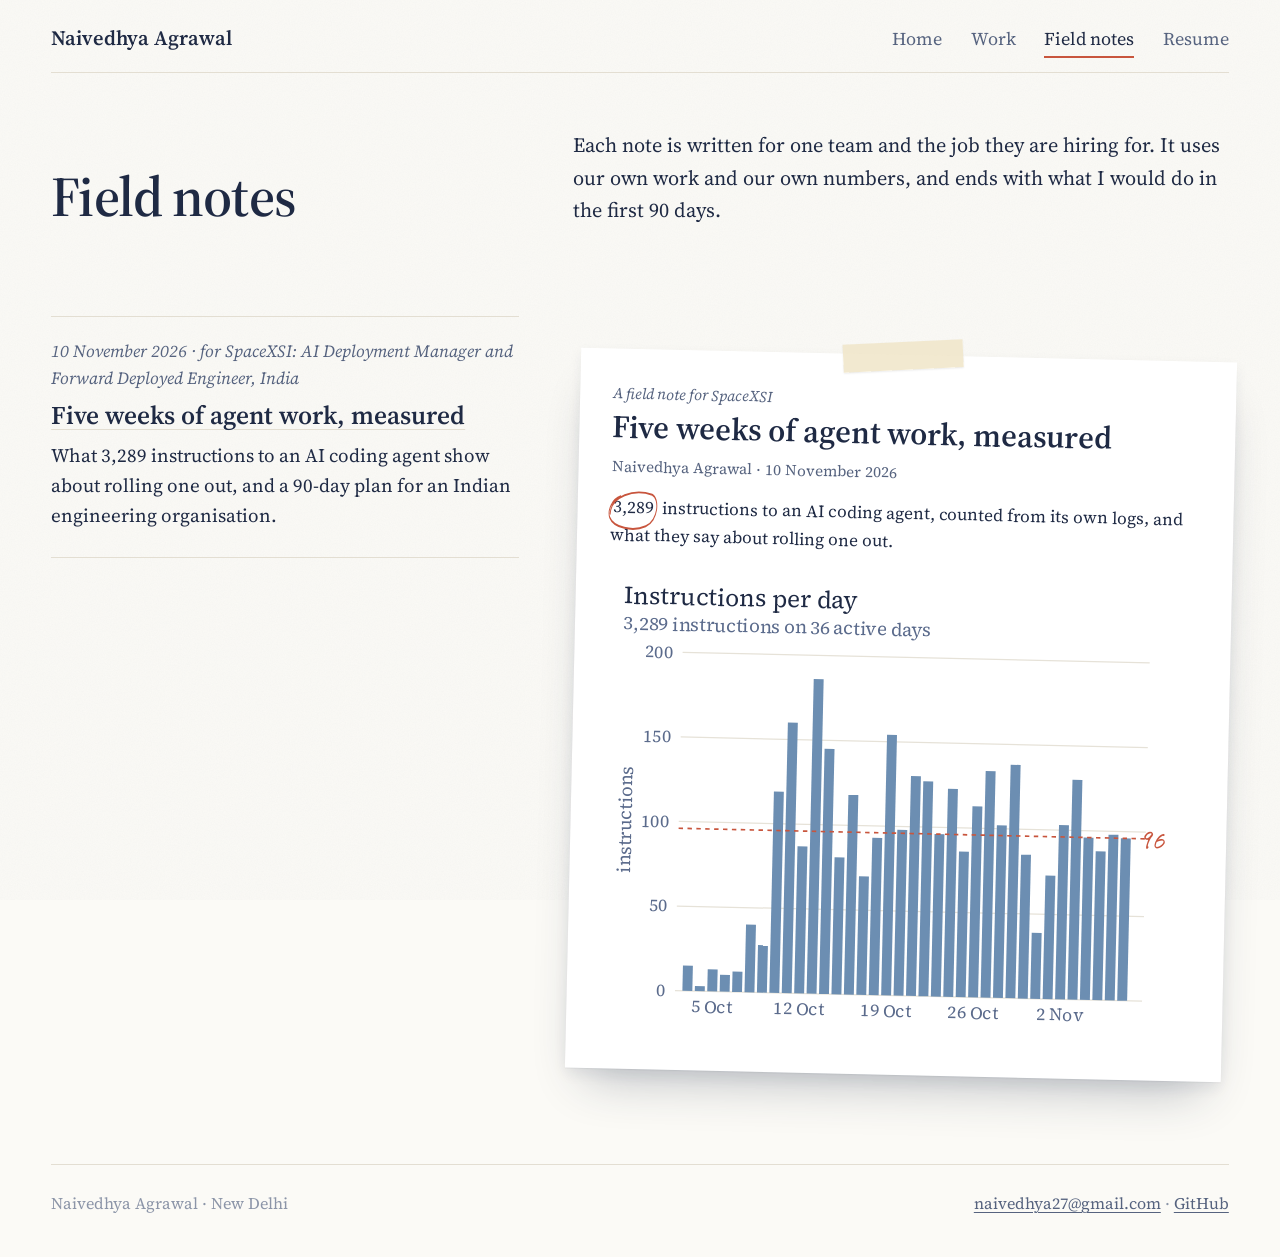
==== for/index.html @ cb933501 "Site: home, work, field notes and resume; field note for the SpaceXSI India roles Co-Authored-By: Cl" ====
<!doctype html>
<html lang="en">
<head>
<meta charset="utf-8">
<meta name="viewport" content="width=device-width, initial-scale=1">
<title>Field notes | Naivedhya Agrawal</title>
<meta name="description" content="Field notes by Naivedhya Agrawal, each written for one team and the job they are hiring for.">
<meta name="author" content="Naivedhya Agrawal">
<meta name="robots" content="noindex, nofollow">
<link rel="preconnect" href="https://fonts.googleapis.com">
<link rel="preconnect" href="https://fonts.gstatic.com" crossorigin>
<link href="https://fonts.googleapis.com/css2?family=Caveat:wght@400;500;600&family=Source+Serif+4:ital,opsz,wght@0,8..60,400;0,8..60,600;1,8..60,400&display=swap" rel="stylesheet">
<link rel="stylesheet" href="../assets/site.css">
<link rel="icon" href="../assets/favicon.svg" type="image/svg+xml">
<script src="../assets/site.js" defer></script>
</head>
<body>
<header class="masthead wrap">
  <a class="name" href="../">Naivedhya Agrawal</a>
  <nav aria-label="Main">
    <a href="../">Home</a>
    <a href="../work/">Work</a>
    <a href="../for/" aria-current="page">Field notes</a>
    <a href="../resume/">Resume</a>
  </nav>
</header>
<main class="wrap">

  <section class="spread page-head">
    <div><h1>Field notes</h1></div>
    <p class="intro">Each note is written for one team and the job they are hiring for. It uses our own work and our own numbers, and ends with what I would do in the first 90 days.</p>
  </section>

  <section class="spread">
    <ol class="notes-list">
      <li>
        <p class="meta">10 November 2026 · for SpaceXSI: AI Deployment Manager and Forward Deployed Engineer, India</p>
        <h3><a href="../for/spacexsi/">Five weeks of agent work, measured</a></h3>
        <p>What 3,289 instructions to an AI coding agent show about rolling one out, and a 90-day plan for an Indian engineering organisation.</p>
      </li>
    </ol>
    <a class="printout" href="../for/spacexsi/" aria-label="Read the field note Five weeks of agent work, measured">
      <p class="p-kicker">A field note for SpaceXSI</p>
      <p class="p-title">Five weeks of agent work, measured</p>
      <p class="p-by">Naivedhya Agrawal · 10 November 2026</p>
      <p class="p-text"><span class="circled">3,289<svg viewBox="0 0 100 40" preserveAspectRatio="none" aria-hidden="true"><path pathLength="1" d="M7 25 C8 10 50 3 85 8 C99 11 98 30 74 35 C50 40 14 37 6 28 C2 22 9 13 26 10"/></svg></span> instructions to an AI coding agent, counted from its own logs, and what they say about rolling one out.</p>
      <figure class="chart"><div class="fig-any"><svg role="img" aria-label="Bar chart: instructions per day" focusable="false" xmlns='http://www.w3.org/2000/svg' xmlns:xlink='http://www.w3.org/1999/xlink' viewBox='0 0 302.40 237.60'>
<g class='svglite'>
<defs>
  <style type='text/css'><![CDATA[
    .svglite line, .svglite polyline, .svglite polygon, .svglite path, .svglite rect, .svglite circle {
      fill: none;
      stroke: #000000;
      stroke-linecap: round;
      stroke-linejoin: round;
      stroke-miterlimit: 10.00;
    }
    .svglite text {
      white-space: pre;
    }
    .svglite g.glyphgroup path {
      fill: inherit;
      stroke: none;
    }
  ]]></style>
</defs>
<rect width='100%' height='100%' style='stroke: none; fill: none;'/>
<defs>
  <clipPath id='p1-cpMC4wMHwzMDIuNDB8MC4wMHwyMzcuNjA='>
    <rect x='0.00' y='0.00' width='302.40' height='237.60' />
  </clipPath>
</defs>
<g clip-path='url(#p1-cpMC4wMHwzMDIuNDB8MC4wMHwyMzcuNjA=)'>
<rect x='-0.000000000000032' y='0.00' width='302.40' height='237.60' style='stroke-width: 1.07; stroke: none;' />
<rect x='38.62' y='42.02' width='239.87' height='174.46' style='stroke-width: 1.07; stroke: none;' />
<polyline points='38.62,216.48 278.49,216.48 ' style='stroke-width: 0.64; stroke: #E6E2D8; stroke-linecap: butt;' />
<polyline points='38.62,173.05 278.49,173.05 ' style='stroke-width: 0.64; stroke: #E6E2D8; stroke-linecap: butt;' />
<polyline points='38.62,129.63 278.49,129.63 ' style='stroke-width: 0.64; stroke: #E6E2D8; stroke-linecap: butt;' />
<polyline points='38.62,86.21 278.49,86.21 ' style='stroke-width: 0.64; stroke: #E6E2D8; stroke-linecap: butt;' />
<polyline points='38.62,42.78 278.49,42.78 ' style='stroke-width: 0.64; stroke: #E6E2D8; stroke-linecap: butt;' />
<rect x='42.45' y='203.45' width='5.10' height='13.03' style='stroke-width: 1.07; stroke: none; stroke-linecap: butt; stroke-linejoin: miter; fill: #6C8EB2;' />
<rect x='48.83' y='213.87' width='5.10' height='2.61' style='stroke-width: 1.07; stroke: none; stroke-linecap: butt; stroke-linejoin: miter; fill: #6C8EB2;' />
<rect x='55.21' y='205.19' width='5.10' height='11.29' style='stroke-width: 1.07; stroke: none; stroke-linecap: butt; stroke-linejoin: miter; fill: #6C8EB2;' />
<rect x='61.59' y='207.79' width='5.10' height='8.68' style='stroke-width: 1.07; stroke: none; stroke-linecap: butt; stroke-linejoin: miter; fill: #6C8EB2;' />
<rect x='67.97' y='206.05' width='5.10' height='10.42' style='stroke-width: 1.07; stroke: none; stroke-linecap: butt; stroke-linejoin: miter; fill: #6C8EB2;' />
<rect x='74.35' y='181.74' width='5.10' height='34.74' style='stroke-width: 1.07; stroke: none; stroke-linecap: butt; stroke-linejoin: miter; fill: #6C8EB2;' />
<rect x='80.73' y='192.16' width='5.10' height='24.32' style='stroke-width: 1.07; stroke: none; stroke-linecap: butt; stroke-linejoin: miter; fill: #6C8EB2;' />
<rect x='87.11' y='113.13' width='5.10' height='103.35' style='stroke-width: 1.07; stroke: none; stroke-linecap: butt; stroke-linejoin: miter; fill: #6C8EB2;' />
<rect x='93.48' y='77.52' width='5.10' height='138.95' style='stroke-width: 1.07; stroke: none; stroke-linecap: butt; stroke-linejoin: miter; fill: #6C8EB2;' />
<rect x='99.86' y='140.92' width='5.10' height='75.56' style='stroke-width: 1.07; stroke: none; stroke-linecap: butt; stroke-linejoin: miter; fill: #6C8EB2;' />
<rect x='106.24' y='54.94' width='5.10' height='161.53' style='stroke-width: 1.07; stroke: none; stroke-linecap: butt; stroke-linejoin: miter; fill: #6C8EB2;' />
<rect x='112.62' y='90.55' width='5.10' height='125.93' style='stroke-width: 1.07; stroke: none; stroke-linecap: butt; stroke-linejoin: miter; fill: #6C8EB2;' />
<rect x='119.00' y='146.13' width='5.10' height='70.35' style='stroke-width: 1.07; stroke: none; stroke-linecap: butt; stroke-linejoin: miter; fill: #6C8EB2;' />
<rect x='125.38' y='114.00' width='5.10' height='102.48' style='stroke-width: 1.07; stroke: none; stroke-linecap: butt; stroke-linejoin: miter; fill: #6C8EB2;' />
<rect x='131.76' y='155.68' width='5.10' height='60.79' style='stroke-width: 1.07; stroke: none; stroke-linecap: butt; stroke-linejoin: miter; fill: #6C8EB2;' />
<rect x='138.14' y='135.71' width='5.10' height='80.77' style='stroke-width: 1.07; stroke: none; stroke-linecap: butt; stroke-linejoin: miter; fill: #6C8EB2;' />
<rect x='144.52' y='82.73' width='5.10' height='133.74' style='stroke-width: 1.07; stroke: none; stroke-linecap: butt; stroke-linejoin: miter; fill: #6C8EB2;' />
<rect x='150.90' y='131.37' width='5.10' height='85.11' style='stroke-width: 1.07; stroke: none; stroke-linecap: butt; stroke-linejoin: miter; fill: #6C8EB2;' />
<rect x='157.28' y='103.58' width='5.10' height='112.90' style='stroke-width: 1.07; stroke: none; stroke-linecap: butt; stroke-linejoin: miter; fill: #6C8EB2;' />
<rect x='163.66' y='106.18' width='5.10' height='110.29' style='stroke-width: 1.07; stroke: none; stroke-linecap: butt; stroke-linejoin: miter; fill: #6C8EB2;' />
<rect x='170.04' y='133.10' width='5.10' height='83.37' style='stroke-width: 1.07; stroke: none; stroke-linecap: butt; stroke-linejoin: miter; fill: #6C8EB2;' />
<rect x='176.42' y='109.66' width='5.10' height='106.82' style='stroke-width: 1.07; stroke: none; stroke-linecap: butt; stroke-linejoin: miter; fill: #6C8EB2;' />
<rect x='182.80' y='141.79' width='5.10' height='74.69' style='stroke-width: 1.07; stroke: none; stroke-linecap: butt; stroke-linejoin: miter; fill: #6C8EB2;' />
<rect x='189.18' y='118.34' width='5.10' height='98.14' style='stroke-width: 1.07; stroke: none; stroke-linecap: butt; stroke-linejoin: miter; fill: #6C8EB2;' />
<rect x='195.56' y='100.10' width='5.10' height='116.37' style='stroke-width: 1.07; stroke: none; stroke-linecap: butt; stroke-linejoin: miter; fill: #6C8EB2;' />
<rect x='201.94' y='127.89' width='5.10' height='88.58' style='stroke-width: 1.07; stroke: none; stroke-linecap: butt; stroke-linejoin: miter; fill: #6C8EB2;' />
<rect x='208.32' y='96.63' width='5.10' height='119.85' style='stroke-width: 1.07; stroke: none; stroke-linecap: butt; stroke-linejoin: miter; fill: #6C8EB2;' />
<rect x='214.69' y='142.66' width='5.10' height='73.82' style='stroke-width: 1.07; stroke: none; stroke-linecap: butt; stroke-linejoin: miter; fill: #6C8EB2;' />
<rect x='221.07' y='182.61' width='5.10' height='33.87' style='stroke-width: 1.07; stroke: none; stroke-linecap: butt; stroke-linejoin: miter; fill: #6C8EB2;' />
<rect x='227.45' y='153.08' width='5.10' height='63.40' style='stroke-width: 1.07; stroke: none; stroke-linecap: butt; stroke-linejoin: miter; fill: #6C8EB2;' />
<rect x='233.83' y='127.02' width='5.10' height='89.45' style='stroke-width: 1.07; stroke: none; stroke-linecap: butt; stroke-linejoin: miter; fill: #6C8EB2;' />
<rect x='240.21' y='103.58' width='5.10' height='112.90' style='stroke-width: 1.07; stroke: none; stroke-linecap: butt; stroke-linejoin: miter; fill: #6C8EB2;' />
<rect x='246.59' y='133.10' width='5.10' height='83.37' style='stroke-width: 1.07; stroke: none; stroke-linecap: butt; stroke-linejoin: miter; fill: #6C8EB2;' />
<rect x='252.97' y='140.05' width='5.10' height='76.42' style='stroke-width: 1.07; stroke: none; stroke-linecap: butt; stroke-linejoin: miter; fill: #6C8EB2;' />
<rect x='259.35' y='131.37' width='5.10' height='85.11' style='stroke-width: 1.07; stroke: none; stroke-linecap: butt; stroke-linejoin: miter; fill: #6C8EB2;' />
<rect x='265.73' y='133.10' width='5.10' height='83.37' style='stroke-width: 1.07; stroke: none; stroke-linecap: butt; stroke-linejoin: miter; fill: #6C8EB2;' />
<line x1='38.62' y1='133.10' x2='278.49' y2='133.10' style='stroke-width: 0.85; stroke: #C8553D; stroke-dasharray: 2.28,2.28; stroke-linecap: butt;' />
<text x='274.66' y='138.05' style='font-size: 14.80px;fill: #C8553D; font-family: "Caveat";' textLength='13.31px' lengthAdjust='spacingAndGlyphs'>96</text>
<text x='33.69' y='219.49' text-anchor='end' style='font-size: 9.00px;fill: #5B6B8C; font-family: "Source Serif 4";' textLength='4.77px' lengthAdjust='spacingAndGlyphs'>0</text>
<text x='33.69' y='176.07' text-anchor='end' style='font-size: 9.00px;fill: #5B6B8C; font-family: "Source Serif 4";' textLength='9.53px' lengthAdjust='spacingAndGlyphs'>50</text>
<text x='33.69' y='132.65' text-anchor='end' style='font-size: 9.00px;fill: #5B6B8C; font-family: "Source Serif 4";' textLength='14.30px' lengthAdjust='spacingAndGlyphs'>100</text>
<text x='33.69' y='89.22' text-anchor='end' style='font-size: 9.00px;fill: #5B6B8C; font-family: "Source Serif 4";' textLength='14.30px' lengthAdjust='spacingAndGlyphs'>150</text>
<text x='33.69' y='45.80' text-anchor='end' style='font-size: 9.00px;fill: #5B6B8C; font-family: "Source Serif 4";' textLength='14.30px' lengthAdjust='spacingAndGlyphs'>200</text>
<text x='57.76' y='227.44' text-anchor='middle' style='font-size: 9.00px;fill: #5B6B8C; font-family: "Source Serif 4";' textLength='21.47px' lengthAdjust='spacingAndGlyphs'>5 Oct</text>
<text x='102.42' y='227.44' text-anchor='middle' style='font-size: 9.00px;fill: #5B6B8C; font-family: "Source Serif 4";' textLength='26.23px' lengthAdjust='spacingAndGlyphs'>12 Oct</text>
<text x='147.07' y='227.44' text-anchor='middle' style='font-size: 9.00px;fill: #5B6B8C; font-family: "Source Serif 4";' textLength='26.23px' lengthAdjust='spacingAndGlyphs'>19 Oct</text>
<text x='191.73' y='227.44' text-anchor='middle' style='font-size: 9.00px;fill: #5B6B8C; font-family: "Source Serif 4";' textLength='26.23px' lengthAdjust='spacingAndGlyphs'>26 Oct</text>
<text x='236.39' y='227.44' text-anchor='middle' style='font-size: 9.00px;fill: #5B6B8C; font-family: "Source Serif 4";' textLength='24.16px' lengthAdjust='spacingAndGlyphs'>2 Nov</text>
<text transform='translate(14.34,129.25) rotate(-90)' text-anchor='middle' style='font-size: 9.50px;fill: #5B6B8C; font-family: "Source Serif 4";' textLength='54.77px' lengthAdjust='spacingAndGlyphs'>instructions</text>
<text x='7.97' y='31.74' style='font-size: 9.50px;fill: #5B6B8C; font-family: "Source Serif 4";' textLength='158.05px' lengthAdjust='spacingAndGlyphs'>3,289 instructions on 36 active days</text>
<text x='7.97' y='18.34' style='font-size: 12.50px;fill: #1F2A44; font-family: "Source Serif 4";' textLength='120.09px' lengthAdjust='spacingAndGlyphs'>Instructions per day</text>
</g>
</g>
</svg></div></figure>
    </a>
  </section>

</main>
<footer class="foot wrap">
  <span>Naivedhya Agrawal · New Delhi</span>
  <span><a href="mailto:naivedhya27@gmail.com">naivedhya27@gmail.com</a> · <a href="https://github.com/naivedhya27-cmyk">GitHub</a></span>
</footer>
</body>
</html>
---- assets/site.css ----
/* site.css: Naivedhya Agrawal. White paper, navy ink, a highlighter and a red pen. */
:root {
  --paper: #fbfaf6;
  --sheet: #ffffff;
  --ink: #1f2a44;
  --soft: #56637f;
  --faint: #8c95a8;
  --rule: #e3ded2;
  --pen: #c8553d;
  --hl: rgba(255, 206, 84, .58);
  --link: #24427f;
  --serif: "Source Serif 4", "Source Serif Pro", Georgia, "Times New Roman", serif;
  --hand: "Caveat", "Segoe Print", "Bradley Hand", cursive;
  --gut: clamp(16px, 4vw, 72px);
  --fs: clamp(17px, 0.42vw + 13.6px, 20px);
  color-scheme: light;
}
*, *::before, *::after { box-sizing: border-box; }
html { background: var(--paper); -webkit-text-size-adjust: 100%; text-size-adjust: 100%; }
body {
  margin: 0; position: relative; min-height: 100vh;
  color: var(--ink); background: transparent;
  font-family: var(--serif); font-size: var(--fs); line-height: 1.6;
  font-optical-sizing: auto; text-rendering: optimizeLegibility; -webkit-font-smoothing: antialiased;
}
/* paper grain */
body::before {
  content: ""; position: fixed; inset: 0; z-index: -1; pointer-events: none; opacity: .07;
  background-image: url("data:image/svg+xml,%3Csvg xmlns='http://www.w3.org/2000/svg' width='180' height='180'%3E%3Cfilter id='n'%3E%3CfeTurbulence type='fractalNoise' baseFrequency='.85' numOctaves='2' stitchTiles='stitch'/%3E%3CfeColorMatrix values='0 0 0 0 .12 0 0 0 0 .15 0 0 0 0 .22 0 0 0 .5 0'/%3E%3C/filter%3E%3Crect width='100%25' height='100%25' filter='url(%23n)'/%3E%3C/svg%3E");
}
a { color: var(--link); text-decoration-thickness: 1px; text-underline-offset: .18em; }
a:hover { color: var(--ink); text-decoration-thickness: 2px; }
a:focus-visible { outline: 2px solid var(--pen); outline-offset: 3px; }
.wrap { width: min(1560px, calc(100% - 2 * var(--gut))); margin-inline: auto; }

/* masthead and footer */
.masthead {
  display: flex; flex-wrap: wrap; align-items: baseline; justify-content: space-between;
  gap: .3em 2em; padding: 22px 0 14px; border-bottom: 1px solid var(--rule);
}
.masthead .name { font-weight: 600; font-size: 1.08em; color: var(--ink); text-decoration: none; }
.masthead nav { display: flex; flex-wrap: wrap; gap: .2em 1.5em; }
.masthead nav a { color: var(--soft); text-decoration: none; font-size: .95em; padding-bottom: 2px; border-bottom: 2px solid transparent; }
.masthead nav a:hover { color: var(--ink); }
.masthead nav a[aria-current="page"] { color: var(--ink); border-bottom-color: var(--pen); }
.foot {
  display: flex; flex-wrap: wrap; justify-content: space-between; gap: .5em 2em;
  color: var(--faint); font-size: .85em; padding: 26px 0 40px; border-top: 1px solid var(--rule);
  margin-top: clamp(56px, 7vw, 112px);
}
.foot a { color: var(--soft); }

/* type */
h1, h2, h3 { font-weight: 600; color: var(--ink); }
h1 { font-size: clamp(2.2rem, 1.6rem + 2.4vw, 4rem); line-height: 1.06; letter-spacing: -.015em; margin: .12em 0 .32em; max-width: 18ch; }
h2 { font-size: clamp(1.4rem, 1.1rem + .9vw, 2rem); line-height: 1.18; letter-spacing: -.005em; margin: 0 0 .55em; }
h3, .h3 { font-size: 1.12em; line-height: 1.3; letter-spacing: 0; margin: 0 0 .4em; }
p { margin: 0 0 1em; max-width: 66ch; }
main.wrap { padding-top: clamp(28px, 4.4vw, 72px); }
.kicker { font-style: italic; color: var(--soft); margin: 0 0 .3em; max-width: none; }
.byline { color: var(--soft); font-size: .95em; margin-bottom: 1.6em; }
.lede p { font-size: 1.07em; }
.small { font-size: .9em; color: var(--soft); }
.meta { font-style: italic; color: var(--soft); font-size: .9em; margin: 0 0 .35em; }
section { margin: clamp(52px, 7vw, 120px) 0; }
main > section:first-child { margin-top: 0; }
strong { font-weight: 600; }

/* highlighter and red pen */
mark {
  color: inherit; background: transparent; padding: 0 .16em; margin: 0 -.04em;
  background-image: linear-gradient(104deg, rgba(255, 206, 84, 0) .08em, var(--hl) .32em, rgba(255, 212, 96, .5) 62%, var(--hl) calc(100% - .32em), rgba(255, 206, 84, 0) calc(100% - .08em));
  background-repeat: no-repeat; background-size: 100% 70%; background-position: 0 80%;
  -webkit-box-decoration-break: clone; box-decoration-break: clone;
  border-radius: .25em .55em .35em .6em / .6em .3em .7em .35em;
}
.note {
  display: inline-block; max-width: none; margin: .5em 0 0 .2em;
  font-family: var(--hand); font-weight: 500; color: var(--pen); font-size: 1.6em; line-height: 1.05;
  transform: rotate(-2.4deg); transform-origin: 0 50%;
}
.sign, .letter .sign, .txt .sign { font-family: var(--hand); font-weight: 500; font-size: 2.3em; line-height: 1; color: var(--ink); display: inline-block; transform: rotate(-3deg); margin: .1em 0 .5em; }
.circled { position: relative; display: inline-block; white-space: nowrap; margin: 0 .22em 0 .12em; }
.circled svg { position: absolute; left: -15%; top: -36%; width: 130%; height: 172%; overflow: visible; pointer-events: none; }

/* business card */
.card {
  background: var(--sheet); max-width: 440px; aspect-ratio: 1.75 / 1; display: flex; flex-direction: column; justify-content: space-between; gap: .6em;
  padding: clamp(18px, 2vw, 30px) clamp(20px, 2.2vw, 34px); margin: .6em 0 0 clamp(0px, 4vw, 64px);
  border-top: 3px solid var(--ink); transform: rotate(-1.6deg);
  box-shadow: 0 1px 1px rgba(31, 42, 68, .06), 0 8px 18px rgba(31, 42, 68, .08), 0 26px 46px -22px rgba(31, 42, 68, .3);
}
.card p { margin: 0; max-width: none; }
.card-name { font-weight: 600; font-size: 1.25em; line-height: 1.2; }
.card-role { font-style: italic; color: var(--soft); font-size: .9em; margin-top: .2em !important; }
.card-lines { font-size: .88em; line-height: 1.65; }
.card-links { margin: 1.4em 0 0 clamp(0px, 4vw, 64px); }
@media (max-width: 1199px) { .card, .card-links { margin-left: 0; } }
.circled path { fill: none; stroke: var(--pen); stroke-width: 1.7; stroke-linecap: round; }

/* spreads: text on one side, the exhibit on the other */
.spread { display: grid; grid-template-columns: minmax(0, 5fr) minmax(0, 7fr); gap: clamp(28px, 4.2vw, 84px); align-items: start; }
.spread.flip { grid-template-columns: minmax(0, 7fr) minmax(0, 5fr); }
.spread.flip > :first-child { order: 2; }
.spread.even { grid-template-columns: minmax(0, 1fr) minmax(0, 1fr); }
.spread.opener { grid-template-columns: minmax(0, 6fr) minmax(0, 5fr); align-items: end; }
.spread > .txt { padding-top: .3em; }
@media (max-width: 1199px) {
  .spread, .spread.flip, .spread.even, .spread.opener { grid-template-columns: minmax(0, 1fr); align-items: start; }
  .spread.flip > :first-child { order: 0; }
}

/* charts */
figure { margin: 0; }
figure.chart { max-width: 900px; }
.fig-d svg, .fig-m svg, .fig-any svg { display: block; width: 100%; height: auto; overflow: visible; }
.fig-m { display: none; max-width: 520px; }
@media (max-width: 639px) { .fig-d { display: none; } .fig-m { display: block; } }
figcaption { color: var(--soft); font-size: .86em; line-height: 1.45; margin-top: .7em; max-width: 60ch; padding-left: .8em; border-left: 2px solid var(--rule); }

/* the five numbers */
table { border-collapse: collapse; width: 100%; }
.h-quiet { font-size: 1.05em; letter-spacing: .01em; margin: 0 0 .6em; color: var(--soft); font-weight: 600; }
.facts { font-size: .95em; }
.facts th, .facts td { border-top: 1px solid var(--rule); padding: .7em 0; vertical-align: top; text-align: left; }
.facts th { font-weight: 400; color: var(--soft); width: 44%; padding-right: 1.2em; }
.facts tr:last-child th, .facts tr:last-child td { border-bottom: 1px solid var(--rule); }
.facts + .small { margin-top: .9em; }
@media (max-width: 560px) {
  .facts th, .facts td { display: block; width: auto; }
  .facts th { padding: .75em 0 .05em; }
  .facts td { border-top: 0; padding: 0 0 .75em; }
  .facts tr:last-child th { border-bottom: 0; }
}

/* lessons */
.lessons > h2 { font-size: clamp(1.6rem, 1.2rem + 1.3vw, 2.5rem); max-width: 26ch; margin-bottom: 1em; }
.num { font-family: var(--hand); font-weight: 600; color: var(--pen); font-size: 1.55em; line-height: 0; margin-right: .3em; position: relative; top: .06em; }
.grid2 { list-style: none; margin: clamp(40px, 5vw, 80px) 0 0; padding: 0; display: grid; grid-template-columns: repeat(2, minmax(0, 1fr)); gap: clamp(28px, 3.4vw, 60px) clamp(28px, 4.2vw, 84px); }
.grid2 li { border-top: 1px solid var(--rule); padding-top: 1.1em; }
@media (max-width: 899px) { .grid2 { grid-template-columns: minmax(0, 1fr); } }

/* the 90-day plan */
.plan { margin-top: 1.6em; font-size: .95em; }
.plan th { text-align: left; font-weight: 600; color: var(--soft); font-size: .9em; padding: .6em 1.6em .6em 0; border-bottom: 1.5px solid var(--ink); }
.plan td { vertical-align: top; padding: 1.05em 1.6em 1.05em 0; border-bottom: 1px solid var(--rule); }
.plan td:first-child { white-space: nowrap; font-weight: 600; width: 7.5em; }
.plan td:nth-child(2) { width: 56%; }
.plan td:last-child { padding-right: 0; color: var(--soft); }
@media (max-width: 760px) {
  .plan thead { display: none; }
  .plan tr { display: block; border-bottom: 1px solid var(--rule); padding: .9em 0; }
  .plan td, .plan td:first-child, .plan td:nth-child(2) { display: block; width: auto; border: 0; padding: .25em 0; white-space: normal; }
  .plan td[data-label]::before { content: attr(data-label); display: block; font-style: italic; font-weight: 400; color: var(--soft); font-size: .9em; }
}

/* about, method */
.contact { line-height: 1.9; }
.method { font-size: .86em; color: var(--soft); max-width: 82ch; border-top: 1px solid var(--rule); padding-top: 1.2em; margin-top: clamp(52px, 6vw, 96px); }

/* home: the letter and the printout */
.kicker-gap { margin-top: 0; }
.plan-s .spread { align-items: center; }
.role { font-style: italic; color: var(--soft); font-size: 1.05em; margin: -.1em 0 1.6em; }
.letter p { font-size: 1.07em; }
.letter .contact { font-size: .98em; margin-top: .4em; }
.printout {
  display: block; position: relative; max-width: 660px; margin: clamp(16px, 3vw, 48px) 0 0 auto;
  padding: clamp(24px, 2.6vw, 44px) clamp(22px, 2.6vw, 46px) clamp(30px, 3vw, 52px);
  background: var(--sheet); color: var(--ink); text-decoration: none;
  transform: rotate(1.3deg);
  box-shadow: 0 1px 1px rgba(31, 42, 68, .05), 0 6px 14px rgba(31, 42, 68, .07), 0 28px 50px -20px rgba(31, 42, 68, .3);
  transition: transform .45s ease, box-shadow .45s ease;
}
.printout:hover { color: var(--ink); transform: rotate(.5deg) translateY(-3px); box-shadow: 0 1px 1px rgba(31, 42, 68, .05), 0 10px 20px rgba(31, 42, 68, .09), 0 36px 60px -22px rgba(31, 42, 68, .34); }
.printout::before { content: ""; position: absolute; top: -13px; left: 40%; width: 120px; height: 28px; background: rgba(240, 230, 200, .85); transform: rotate(-4deg); box-shadow: 0 1px 2px rgba(0, 0, 0, .08); }
.printout p { max-width: none; }
.p-kicker { font-style: italic; color: var(--soft); font-size: .8em; margin: 0 0 .3em; }
.p-title { font-size: clamp(1.45rem, 1rem + 1.2vw, 2.05rem); font-weight: 600; line-height: 1.1; margin: 0 0 .3em; }
.p-by { color: var(--soft); font-size: .8em; margin: 0 0 1em; }
.p-text { font-size: .9em; margin: 0 0 1.1em; }
.printout figure.chart { max-width: none; }
.printout .note { position: absolute; right: 6%; bottom: -1.2em; transform: rotate(-4deg); font-size: 1.5em; background: none; }
@media (max-width: 1199px) { .printout { margin: 8px 0 0; } }
@media (max-width: 639px) { .printout { transform: rotate(.7deg); } .printout::before { left: 30%; width: 96px; } }

/* lists */
.notes-list, .plain-list { list-style: none; margin: 0; padding: 0; }
.notes-list li, .plain-list li { border-top: 1px solid var(--rule); padding: 1.1em 0 .4em; }
.notes-list li:last-child, .plain-list li:last-child { border-bottom: 1px solid var(--rule); }
.notes-list h3 { font-size: 1.35em; margin-bottom: .3em; }
.notes-list h3 a { color: var(--ink); text-decoration-color: var(--rule); }
.notes-list h3 a:hover { text-decoration-color: var(--pen); }
.plain-list li { padding-bottom: 1em; }
.plain-list p { margin: 0; }

/* inner page heads */
.page-head { align-items: end; }
.page-head h1 { margin-bottom: 0; }
.page-head .intro { font-size: 1.07em; color: var(--ink); margin: 0; }

/* work catalogue */
.catalog { list-style: none; padding: 0; margin: 0; display: grid; grid-template-columns: repeat(2, minmax(0, 1fr)); gap: 0 clamp(28px, 4.2vw, 84px); }
.catalog li { border-top: 1px solid var(--rule); padding: 1.3em 0 1.4em; }
.catalog li p:last-child { margin-bottom: 0; }
@media (max-width: 899px) { .catalog { grid-template-columns: minmax(0, 1fr); } }

/* resume */
.cv-spread { grid-template-columns: minmax(0, 8fr) minmax(0, 4fr); }
.cv {
  background: var(--sheet); padding: clamp(22px, 4vw, 64px) clamp(18px, 4.4vw, 72px);
  box-shadow: 0 1px 1px rgba(31, 42, 68, .05), 0 6px 14px rgba(31, 42, 68, .06), 0 30px 56px -24px rgba(31, 42, 68, .26);
}
.cv h1 { font-size: clamp(1.9rem, 1.4rem + 1.4vw, 2.7rem); margin: 0 0 .15em; max-width: none; }
.cv-sub { font-weight: 600; margin: 0 0 .2em; }
.cv-contact { color: var(--soft); margin: 0 0 1em; }
.cv h2 { font-size: 1.02em; letter-spacing: .03em; border-bottom: 1px solid var(--ink); padding-bottom: .25em; margin: 1.7em 0 .7em; }
.cv ul { margin: 0 0 .8em; padding-left: 1.15em; }
.cv li { margin: .32em 0; }
.cv .job { font-weight: 600; margin: 1em 0 .2em; }
.cv .when { font-weight: 400; color: var(--soft); }
.cv p { max-width: none; }
.cv-side { position: sticky; top: 24px; }
.cv-side h2 { font-size: 1.3em; }
@media (max-width: 1199px) { .cv-spread { grid-template-columns: minmax(0, 1fr); } .cv-side { position: static; } }
@media print {
  body::before, .masthead, .foot, .cv-side { display: none; }
  html { background: #fff; }
  .cv { box-shadow: none; padding: 0; }
  .cv-spread { display: block; margin: 0; }
}

/* motion: only after site.js has marked the page (never with reduced motion) */
.js mark { background-size: 0% 70%; transition: background-size .85s cubic-bezier(.25, .7, .2, 1) .15s; }
.js mark.in { background-size: 100% 70%; }
.js .note { clip-path: inset(-20% 100% -20% 0); transition: clip-path 1.25s cubic-bezier(.45, .1, .3, 1) .25s; }
.js .note.in { clip-path: inset(-20% -4% -20% -2%); }
.js .circled path { stroke-dasharray: 1 1; stroke-dashoffset: 1; transition: stroke-dashoffset 1.1s cubic-bezier(.5, .1, .3, 1) .6s; }
.js .circled.in path { stroke-dashoffset: 0; }
.js figure.chart rect.bar { transform-box: fill-box; transform-origin: 50% 100%; transform: scaleY(0); transition: transform .75s cubic-bezier(.2, .75, .25, 1); transition-delay: calc(var(--i, 0) * 22ms); }
.js figure.chart.in rect.bar { transform: scaleY(1); }
.js figure.chart .ln { stroke-dasharray: var(--len) var(--len); stroke-dashoffset: var(--len); transition: stroke-dashoffset 1.8s cubic-bezier(.4, .1, .25, 1) .1s; }
.js figure.chart.in .ln { stroke-dashoffset: 0; }
.js figure.chart .dot, .js figure.chart .hand { opacity: 0; transition: opacity .6s ease 1.2s; }
.js figure.chart.in .dot, .js figure.chart.in .hand { opacity: 1; }
@media (prefers-reduced-motion: reduce) { .printout, .printout:hover { transition: none; } }
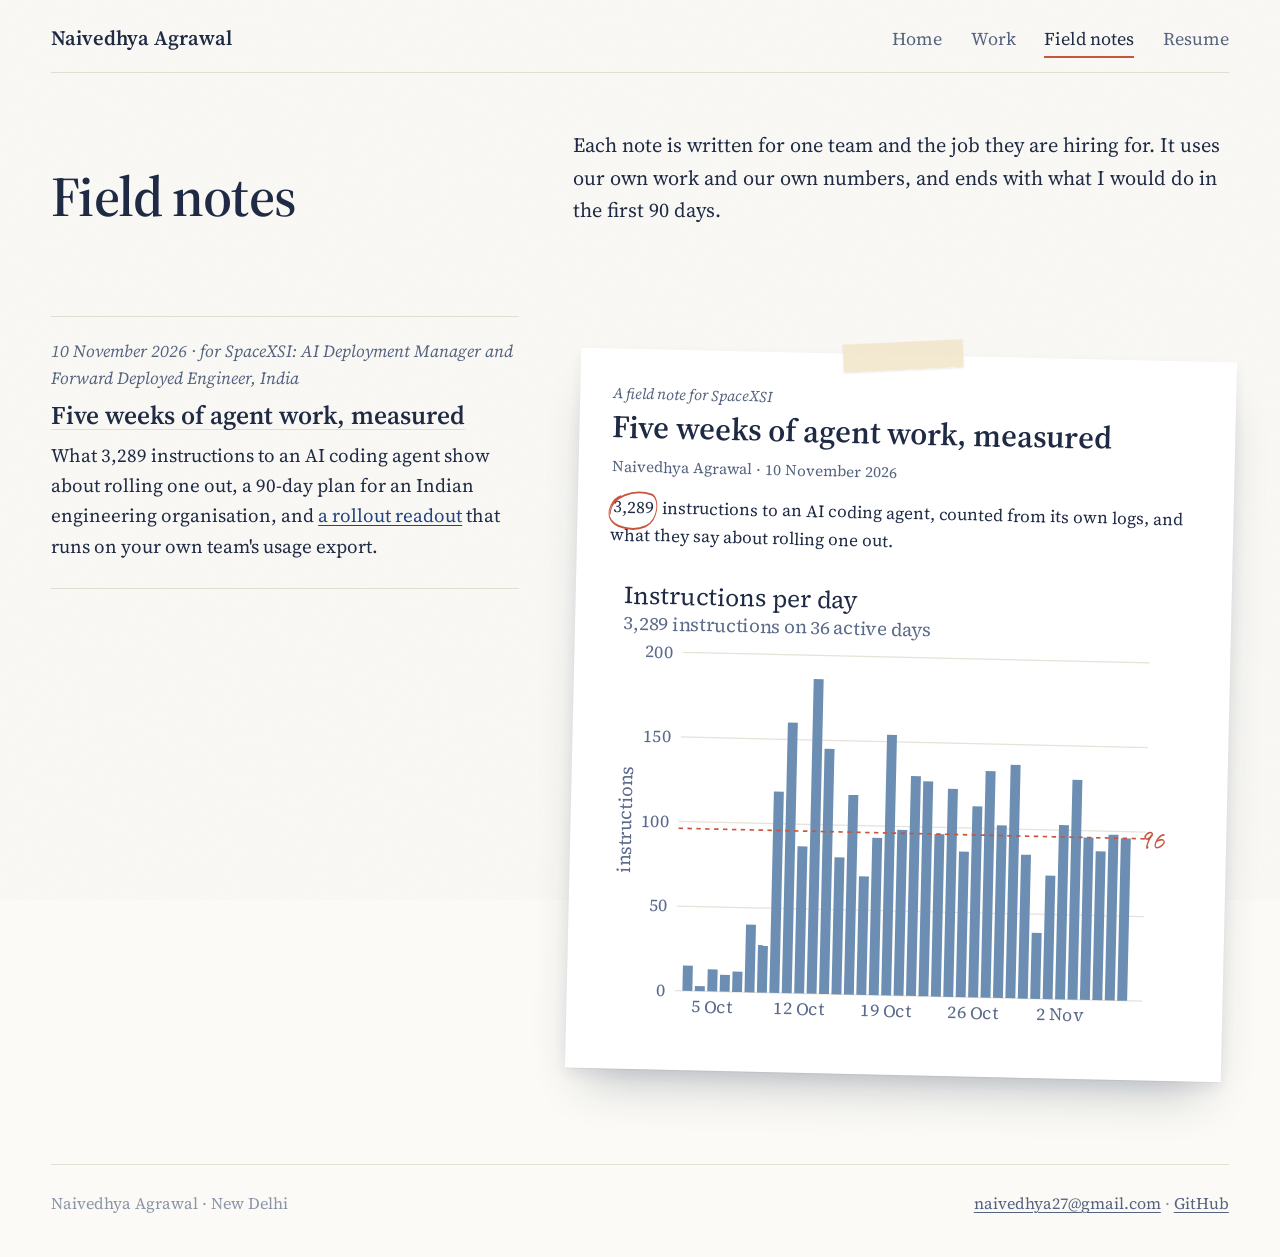
==== commit 62a69100: "Rollout readout: a browser tool that reads a team's Admin API daily usage export and writes the adop" ====
--- a/for/index.html
+++ b/for/index.html
@@ -36,7 +36,7 @@
       <li>
         <p class="meta">10 November 2026 · for SpaceXSI: AI Deployment Manager and Forward Deployed Engineer, India</p>
         <h3><a href="../for/spacexsi/">Five weeks of agent work, measured</a></h3>
-        <p>What 3,289 instructions to an AI coding agent show about rolling one out, and a 90-day plan for an Indian engineering organisation.</p>
+        <p>What 3,289 instructions to an AI coding agent show about rolling one out, a 90-day plan for an Indian engineering organisation, and <a href="../for/spacexsi/readout/">a rollout readout</a> that runs on your own team's usage export.</p>
       </li>
     </ol>
     <a class="printout" href="../for/spacexsi/" aria-label="Read the field note Five weeks of agent work, measured">
--- a/assets/site.css
+++ b/assets/site.css
@@ -230,6 +230,45 @@
   .cv-spread { display: block; margin: 0; }
 }
 
+/* rollout readout */
+.drop { position: relative; border: 1.5px dashed #b9b2a2; background: rgba(255, 255, 255, .6); padding: clamp(18px, 2.4vw, 32px); border-radius: 3px; transition: background .2s, border-color .2s; }
+.drop.over { background: #fff; border-color: var(--pen); }
+.drop:focus-visible { outline: 2px solid var(--pen); outline-offset: 3px; }
+.drop p { max-width: none; }
+.drop-main { font-size: 1.12em; margin: 0 0 .4em; }
+.pick { color: var(--link); text-decoration: underline; text-underline-offset: .18em; cursor: pointer; }
+.pick input { position: absolute; width: 1px; height: 1px; opacity: 0; pointer-events: none; }
+.linkish { font: inherit; color: var(--link); background: none; border: 0; padding: 0; text-align: left; text-decoration: underline; text-underline-offset: .18em; cursor: pointer; }
+.btn { font: inherit; font-size: .95em; color: var(--sheet); background: var(--ink); border: 0; padding: .55em 1.1em; border-radius: 2px; cursor: pointer; }
+.btn:hover { background: #2c3a5c; }
+details.how { margin: 1em 0; border-top: 1px solid var(--rule); border-bottom: 1px solid var(--rule); padding: .6em 0; }
+details.how summary { cursor: pointer; }
+pre { background: #f3f0e8; padding: .9em 1em; margin: .3em 0 1em; white-space: pre-wrap; overflow-wrap: anywhere; font-size: .74em; line-height: 1.5; border-left: 2px solid var(--rule); max-width: 100%; }
+code { font-family: Consolas, "SFMono-Regular", "Liberation Mono", monospace; font-size: .86em; overflow-wrap: anywhere; }
+pre code { font-size: 1em; }
+.readout { scroll-margin-top: 16px; }
+.readout > .spread { margin-bottom: clamp(44px, 5vw, 84px); }
+.checks { list-style: none; margin: 0; padding: 0; }
+.checks li { border-top: 1px solid var(--rule); padding: .7em 0 .7em 3.6em; position: relative; }
+.checks li:last-child { border-bottom: 1px solid var(--rule); }
+.checks .tick { position: absolute; left: 0; top: .3em; font-family: var(--hand); font-size: 1.45em; color: var(--soft); }
+.checks li.look .tick { color: var(--pen); }
+ol.say { margin: 0 0 1em; padding-left: 1.3em; }
+ol.say li { margin: .35em 0 .7em; max-width: 62ch; }
+.rc { display: block; width: 100%; height: auto; max-width: 640px; }
+.rc .ax { font-family: var(--serif); font-size: 12px; fill: #56637f; }
+@media (max-width: 639px) { .rc .ax { font-size: 16px; } }
+.rc-title { margin: 0 0 .2em; font-size: .95em; }
+.rchart svg + .rc-title { margin-top: 1.4em; }
+.small-grid h3 { font-size: 1em; }
+.small-grid p { margin: 0; }
+.actions-row { margin-top: 2em; }
+.try a { text-decoration-color: var(--pen); text-decoration-thickness: 2px; }
+.plan.rules { margin-top: .4em; }
+.plan.rules td:first-child { white-space: normal; width: 38%; }
+.plan.rules td:nth-child(2) { width: 9em; white-space: nowrap; }
+@media (max-width: 760px) { .plan.rules td:first-child, .plan.rules td:nth-child(2) { width: auto; } }
+
 /* motion: only after site.js has marked the page (never with reduced motion) */
 .js mark { background-size: 0% 70%; transition: background-size .85s cubic-bezier(.25, .7, .2, 1) .15s; }
 .js mark.in { background-size: 100% 70%; }
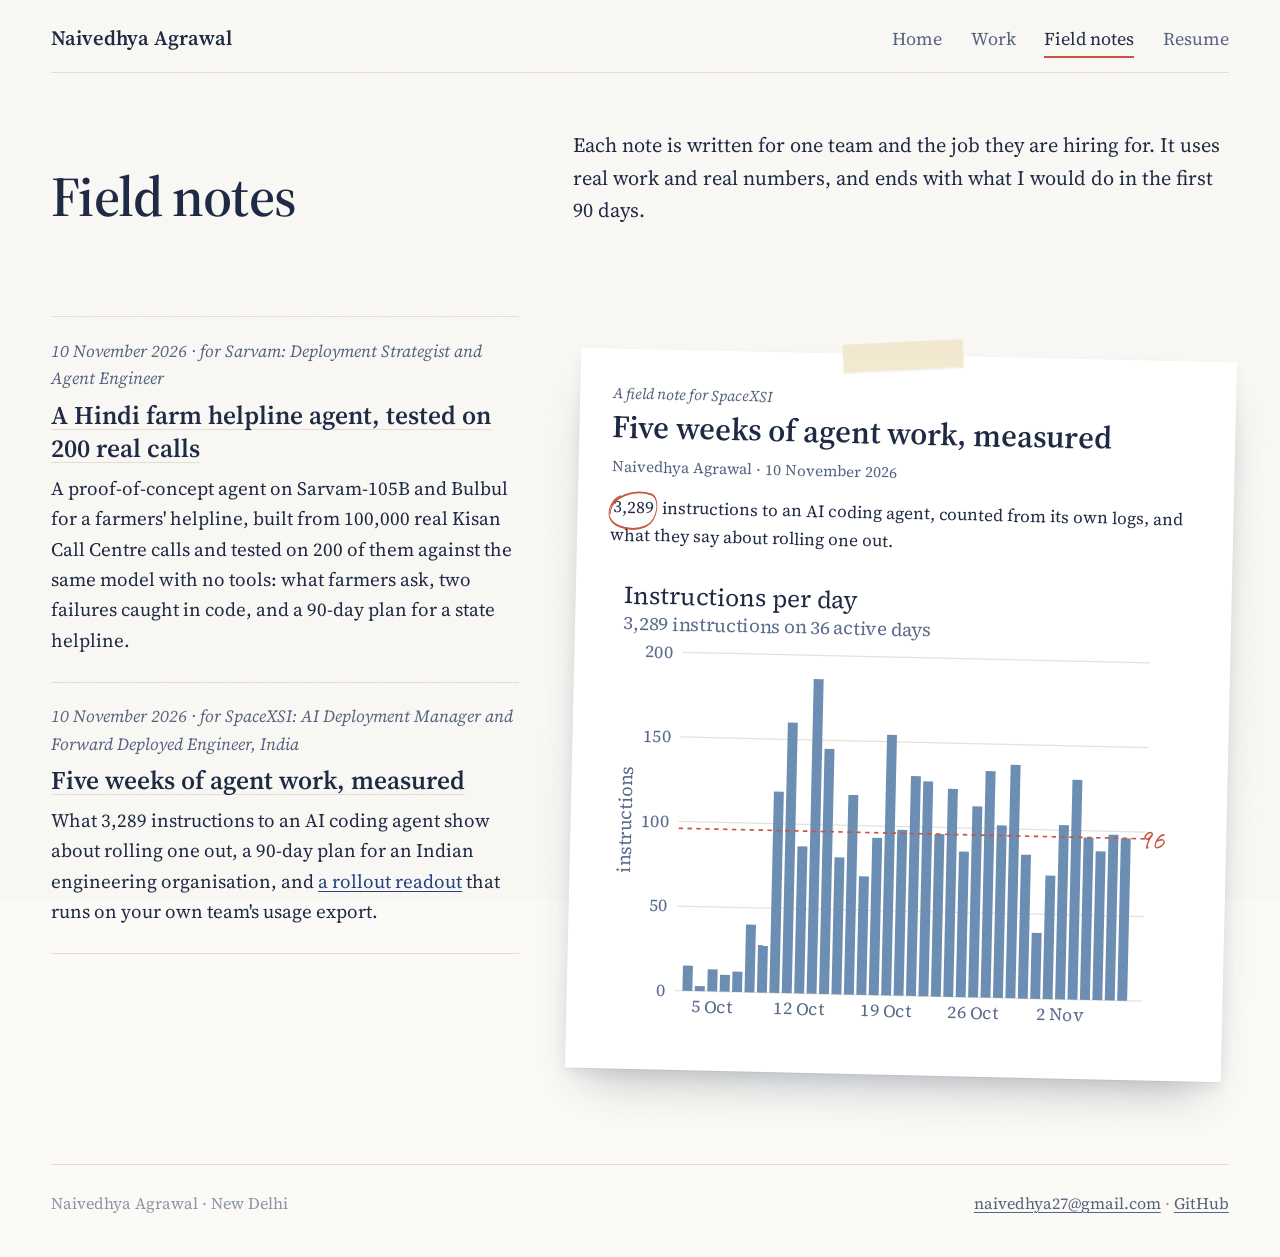
==== commit 1d08c915: "Field note for Sarvam: a Hindi farm helpline agent tested on 200 real calls New page /for/sarvam/ wi" ====
--- a/for/index.html
+++ b/for/index.html
@@ -28,11 +28,16 @@
 
   <section class="spread page-head">
     <div><h1>Field notes</h1></div>
-    <p class="intro">Each note is written for one team and the job they are hiring for. It uses our own work and our own numbers, and ends with what I would do in the first 90 days.</p>
+    <p class="intro">Each note is written for one team and the job they are hiring for. It uses real work and real numbers, and ends with what I would do in the first 90 days.</p>
   </section>
 
   <section class="spread">
     <ol class="notes-list">
+      <li>
+        <p class="meta">10 November 2026 · for Sarvam: Deployment Strategist and Agent Engineer</p>
+        <h3><a href="../for/sarvam/">A Hindi farm helpline agent, tested on 200 real calls</a></h3>
+        <p>A proof-of-concept agent on Sarvam-105B and Bulbul for a farmers' helpline, built from 100,000 real Kisan Call Centre calls and tested on 200 of them against the same model with no tools: what farmers ask, two failures caught in code, and a 90-day plan for a state helpline.</p>
+      </li>
       <li>
         <p class="meta">10 November 2026 · for SpaceXSI: AI Deployment Manager and Forward Deployed Engineer, India</p>
         <h3><a href="../for/spacexsi/">Five weeks of agent work, measured</a></h3>
--- a/assets/site.css
+++ b/assets/site.css
@@ -113,6 +113,7 @@
 /* charts */
 figure { margin: 0; }
 figure.chart { max-width: 900px; }
+@media (min-width: 1200px) { .spread > figure.chart { position: sticky; top: 28px; } }
 .fig-d svg, .fig-m svg, .fig-any svg { display: block; width: 100%; height: auto; overflow: visible; }
 .fig-m { display: none; max-width: 520px; }
 @media (max-width: 639px) { .fig-d { display: none; } .fig-m { display: block; } }
@@ -283,3 +284,13 @@
 .js figure.chart .dot, .js figure.chart .hand { opacity: 0; transition: opacity .6s ease 1.2s; }
 .js figure.chart.in .dot, .js figure.chart.in .hand { opacity: 1; }
 @media (prefers-reduced-motion: reduce) { .printout, .printout:hover { transition: none; } }
+
+/* Sarvam note (10 Nov 2026): three voice samples, the Hindi as spoken and an English gist */
+.voices { list-style: none; margin: clamp(28px, 3.4vw, 56px) 0 0; padding: 0; display: grid; grid-template-columns: repeat(3, minmax(0, 1fr)); gap: clamp(24px, 3vw, 56px); }
+.voices li { border-top: 1px solid var(--rule); padding-top: 1em; min-width: 0; }
+.v-head { font-weight: 600; margin: 0; max-width: none; }
+.v-q { color: var(--soft); font-size: .9em; font-style: italic; margin: .2em 0 .9em; max-width: none; }
+.voices audio { display: block; width: 100%; height: 40px; margin: 0 0 .9em; }
+.v-hi { font-family: "Noto Serif Devanagari", "Source Serif 4", serif; font-size: 1.02em; line-height: 1.8; margin: 0 0 .7em; max-width: none; }
+.v-en { font-size: .9em; color: var(--soft); margin: 0; max-width: none; }
+@media (max-width: 899px) { .voices { grid-template-columns: minmax(0, 1fr); } }
